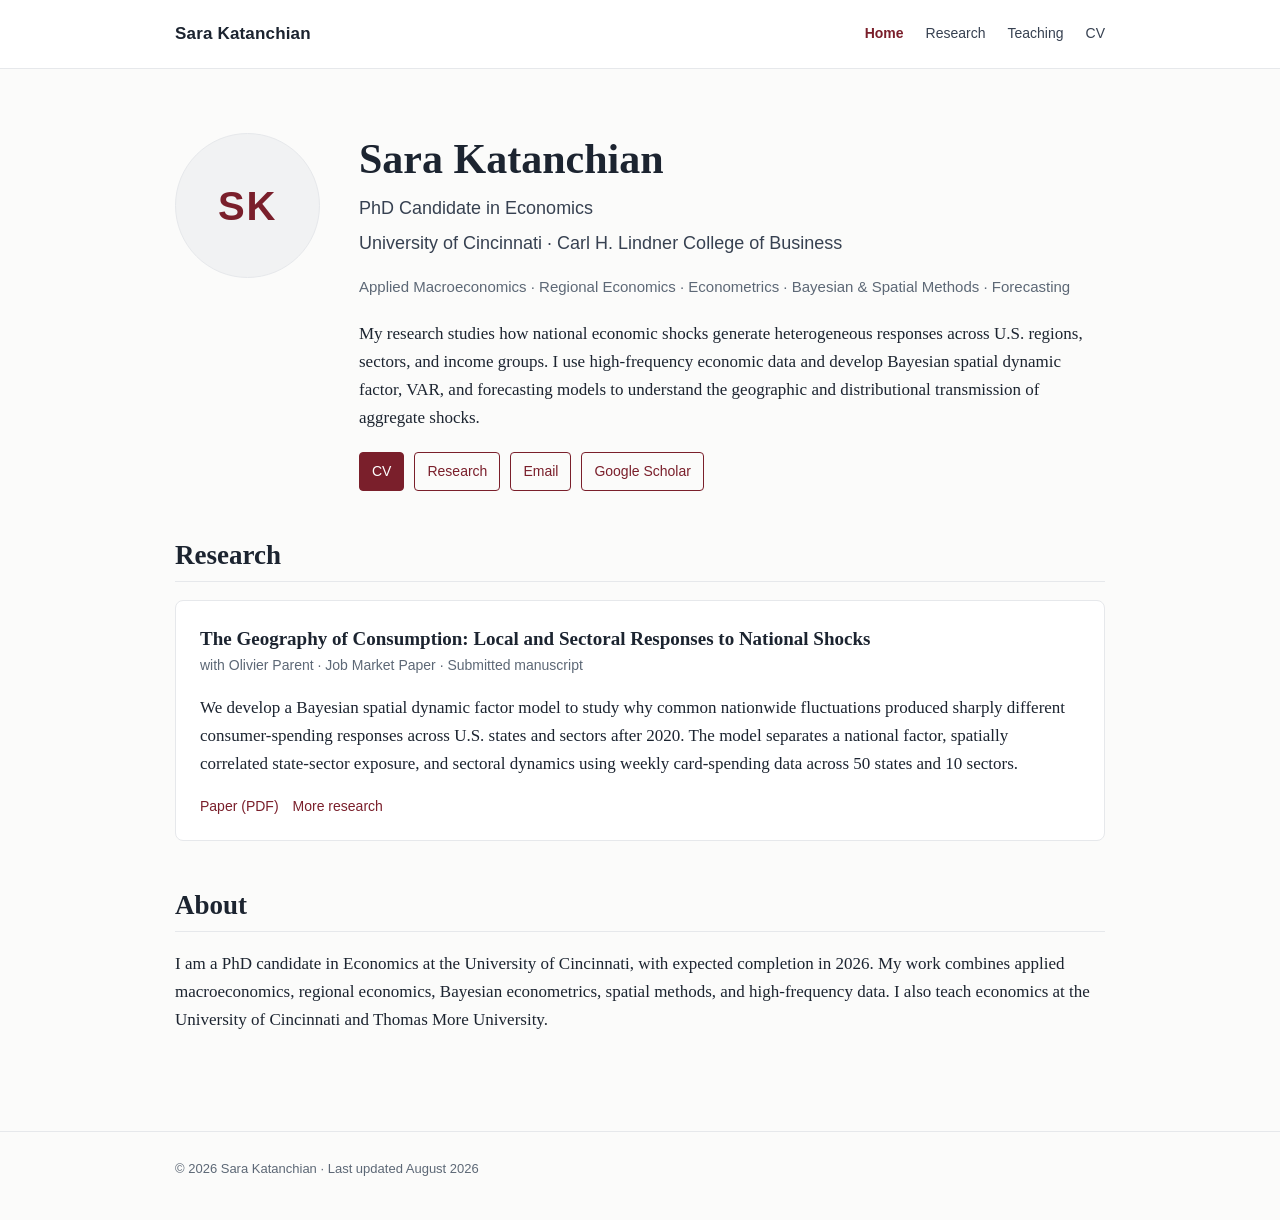
==== index.html @ e6957dc5 "Add files via upload" ====
<!doctype html>
<html lang="en">
<head>
  <meta charset="utf-8">
  <meta name="viewport" content="width=device-width, initial-scale=1">
  <meta name="description" content="Sara Katanchian — PhD Candidate in Economics at the University of Cincinnati. Research in applied macroeconomics, regional economics, econometrics, and Bayesian spatial methods.">
  <title>Sara Katanchian | Economics</title>
  <link rel="stylesheet" href="styles.css">
</head>
<body>
<header>
  <div class="container nav">
    <a class="brand" href="index.html">Sara Katanchian</a>
    <nav aria-label="Primary navigation">
      <a class="active" href="index.html">Home</a>
      <a href="research.html">Research</a>
      <a href="teaching.html">Teaching</a>
      <a href="assets/Sara_Katanchian_CV.pdf" target="_blank">CV</a>
    </nav>
  </div>
</header>
<main>
  <div class="container">
    <section class="hero">
      <div class="avatar" aria-label="Photo placeholder">SK</div>
      <div>
        <h1>Sara Katanchian</h1>
        <p class="subtitle">PhD Candidate in Economics</p>
        <p class="subtitle">University of Cincinnati · Carl H. Lindner College of Business</p>
        <p class="fields">Applied Macroeconomics · Regional Economics · Econometrics · Bayesian &amp; Spatial Methods · Forecasting</p>
        <p>My research studies how national economic shocks generate heterogeneous responses across U.S. regions, sectors, and income groups. I use high-frequency economic data and develop Bayesian spatial dynamic factor, VAR, and forecasting models to understand the geographic and distributional transmission of aggregate shocks.</p>
        <div class="actions">
          <a class="button primary" href="assets/Sara_Katanchian_CV.pdf" target="_blank">CV</a>
          <a class="button" href="research.html">Research</a>
          <a class="button" href="mailto:katancsa@mail.uc.edu">Email</a>
          <a class="button" href="https://scholar.google.com/citations?hl=en&user=mgq-Qo4AAAAJ&view_op=list_works&sortby=title" target="_blank" rel="noopener">Google Scholar</a>
        </div>
      </div>
    </section>

    <h2>Research</h2>
    <div class="card">
      <div class="paper-title">The Geography of Consumption: Local and Sectoral Responses to National Shocks</div>
      <div class="meta">with Olivier Parent · Job Market Paper · Submitted manuscript</div>
      <p>We develop a Bayesian spatial dynamic factor model to study why common nationwide fluctuations produced sharply different consumer-spending responses across U.S. states and sectors after 2020. The model separates a national factor, spatially correlated state-sector exposure, and sectoral dynamics using weekly card-spending data across 50 states and 10 sectors.</p>
      <div class="links"><a href="assets/Sara_Katanchian_Job_Market_Paper.pdf" target="_blank">Paper (PDF)</a><a href="research.html">More research</a></div>
    </div>

    <h2>About</h2>
    <p>I am a PhD candidate in Economics at the University of Cincinnati, with expected completion in 2026. My work combines applied macroeconomics, regional economics, Bayesian econometrics, spatial methods, and high-frequency data. I also teach economics at the University of Cincinnati and Thomas More University.</p>
  </div>
</main>
<footer><div class="container">© 2026 Sara Katanchian · Last updated August 2026</div></footer>
</body>
</html>
---- styles.css ----
:root {
  --bg: #fbfbfa;
  --paper: #ffffff;
  --text: #1c2430;
  --muted: #5d6876;
  --accent: #7a1f2b;
  --line: #e6e8eb;
  --max: 930px;
}
* { box-sizing: border-box; }
html { scroll-behavior: smooth; }
body {
  margin: 0;
  background: var(--bg);
  color: var(--text);
  font-family: Georgia, 'Times New Roman', serif;
  line-height: 1.65;
  font-size: 17px;
}
a { color: var(--accent); text-decoration: none; }
a:hover { text-decoration: underline; }
.container { width: min(var(--max), calc(100% - 40px)); margin: 0 auto; }
header {
  background: var(--paper);
  border-bottom: 1px solid var(--line);
  position: sticky;
  top: 0;
  z-index: 20;
}
.nav {
  min-height: 68px;
  display: flex;
  align-items: center;
  justify-content: space-between;
  gap: 24px;
}
.brand {
  font-family: Arial, Helvetica, sans-serif;
  font-weight: 700;
  color: var(--text);
  letter-spacing: .01em;
}
nav { display: flex; gap: 22px; flex-wrap: wrap; }
nav a {
  font-family: Arial, Helvetica, sans-serif;
  font-size: 14px;
  color: #374151;
}
nav a.active { color: var(--accent); font-weight: 700; }
main { padding: 64px 0 80px; }
.hero {
  display: grid;
  grid-template-columns: 150px 1fr;
  gap: 34px;
  align-items: start;
}
.avatar {
  width: 145px;
  height: 145px;
  border-radius: 50%;
  border: 1px solid var(--line);
  background: #f1f2f3;
  display: grid;
  place-items: center;
  color: var(--accent);
  font-family: Arial, Helvetica, sans-serif;
  font-size: 40px;
  font-weight: 700;
  letter-spacing: .04em;
}
h1, h2, h3 { line-height: 1.25; }
h1 { margin: 0 0 8px; font-size: 42px; font-weight: 600; }
h2 { margin: 48px 0 18px; font-size: 27px; font-weight: 600; border-bottom: 1px solid var(--line); padding-bottom: 8px; }
h3 { margin: 0 0 8px; font-size: 20px; }
.subtitle {
  margin: 0 0 6px;
  color: #374151;
  font-family: Arial, Helvetica, sans-serif;
  font-size: 18px;
}
.fields {
  margin: 16px 0 20px;
  color: var(--muted);
  font-family: Arial, Helvetica, sans-serif;
  font-size: 15px;
}
.actions { display: flex; flex-wrap: wrap; gap: 10px; margin-top: 20px; }
.button {
  display: inline-block;
  border: 1px solid var(--accent);
  border-radius: 4px;
  padding: 7px 12px;
  font-family: Arial, Helvetica, sans-serif;
  font-size: 14px;
}
.button.primary { background: var(--accent); color: white; }
.button:hover { text-decoration: none; opacity: .9; }
.card {
  background: var(--paper);
  border: 1px solid var(--line);
  border-radius: 8px;
  padding: 22px 24px;
  margin: 16px 0;
}
.paper-title { font-weight: 700; font-size: 19px; }
.meta { color: var(--muted); font-family: Arial, Helvetica, sans-serif; font-size: 14px; }
.links { margin-top: 10px; font-family: Arial, Helvetica, sans-serif; font-size: 14px; }
.links a { margin-right: 14px; }
ul.clean { padding-left: 20px; }
.small { color: var(--muted); font-size: 15px; }
footer {
  border-top: 1px solid var(--line);
  padding: 26px 0 40px;
  color: var(--muted);
  font-family: Arial, Helvetica, sans-serif;
  font-size: 13px;
}
@media (max-width: 680px) {
  .nav { align-items: flex-start; flex-direction: column; padding: 16px 0; }
  nav { gap: 14px; }
  main { padding-top: 38px; }
  .hero { grid-template-columns: 1fr; }
  .avatar { width: 112px; height: 112px; font-size: 32px; }
  h1 { font-size: 34px; }
}
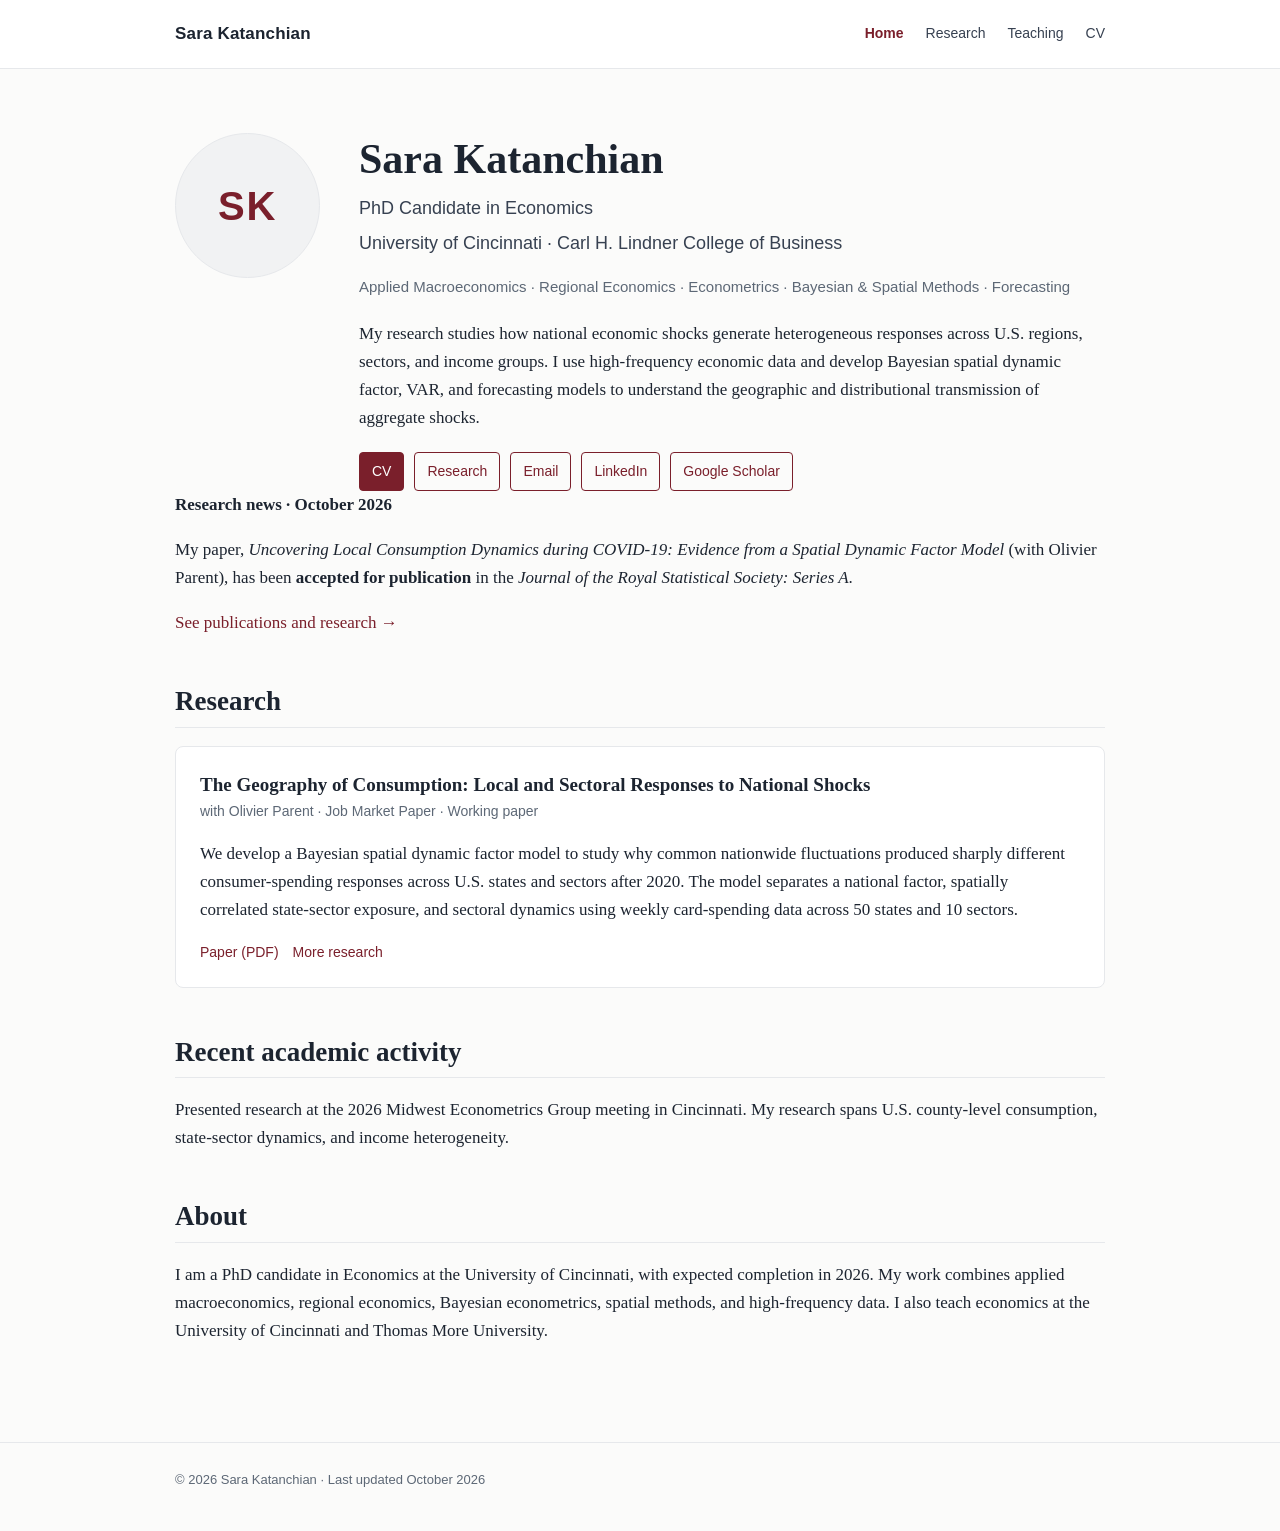
==== commit 8e43a25e: "Refresh academic profile and publication status" ====
--- a/index.html
+++ b/index.html
@@ -15,7 +15,7 @@
       <a class="active" href="index.html">Home</a>
       <a href="research.html">Research</a>
       <a href="teaching.html">Teaching</a>
-      <a href="assets/Sara_Katanchian_CV.pdf" target="_blank">CV</a>
+      <a href="Sara_Katanchian_CV.pdf" target="_blank">CV</a>
     </nav>
   </div>
 </header>
@@ -30,26 +30,32 @@
         <p class="fields">Applied Macroeconomics · Regional Economics · Econometrics · Bayesian &amp; Spatial Methods · Forecasting</p>
         <p>My research studies how national economic shocks generate heterogeneous responses across U.S. regions, sectors, and income groups. I use high-frequency economic data and develop Bayesian spatial dynamic factor, VAR, and forecasting models to understand the geographic and distributional transmission of aggregate shocks.</p>
         <div class="actions">
-          <a class="button primary" href="assets/Sara_Katanchian_CV.pdf" target="_blank">CV</a>
+          <a class="button primary" href="Sara_Katanchian_CV.pdf" target="_blank">CV</a>
           <a class="button" href="research.html">Research</a>
           <a class="button" href="mailto:katancsa@mail.uc.edu">Email</a>
+          <a class="button" href="https://www.linkedin.com/in/sara-katanchian-90a455168/" target="_blank" rel="noopener">LinkedIn</a>
           <a class="button" href="https://scholar.google.com/citations?hl=en&user=mgq-Qo4AAAAJ&view_op=list_works&sortby=title" target="_blank" rel="noopener">Google Scholar</a>
         </div>
       </div>
     </section>
 
+    <section class="highlight"><strong>Research news · October 2026</strong><p>My paper, <em>Uncovering Local Consumption Dynamics during COVID-19: Evidence from a Spatial Dynamic Factor Model</em> (with Olivier Parent), has been <strong>accepted for publication</strong> in the <em>Journal of the Royal Statistical Society: Series A</em>.</p><a href="research.html">See publications and research →</a></section>
+
     <h2>Research</h2>
     <div class="card">
       <div class="paper-title">The Geography of Consumption: Local and Sectoral Responses to National Shocks</div>
-      <div class="meta">with Olivier Parent · Job Market Paper · Submitted manuscript</div>
+      <div class="meta">with Olivier Parent · Job Market Paper · Working paper</div>
       <p>We develop a Bayesian spatial dynamic factor model to study why common nationwide fluctuations produced sharply different consumer-spending responses across U.S. states and sectors after 2020. The model separates a national factor, spatially correlated state-sector exposure, and sectoral dynamics using weekly card-spending data across 50 states and 10 sectors.</p>
-      <div class="links"><a href="assets/Sara_Katanchian_Job_Market_Paper.pdf" target="_blank">Paper (PDF)</a><a href="research.html">More research</a></div>
+      <div class="links"><a href="Sara_Katanchian_Job_Market_Paper.pdf" target="_blank">Paper (PDF)</a><a href="research.html">More research</a></div>
     </div>
+
+    <h2>Recent academic activity</h2>
+    <p>Presented research at the 2026 Midwest Econometrics Group meeting in Cincinnati. My research spans U.S. county-level consumption, state-sector dynamics, and income heterogeneity.</p>
 
     <h2>About</h2>
     <p>I am a PhD candidate in Economics at the University of Cincinnati, with expected completion in 2026. My work combines applied macroeconomics, regional economics, Bayesian econometrics, spatial methods, and high-frequency data. I also teach economics at the University of Cincinnati and Thomas More University.</p>
   </div>
 </main>
-<footer><div class="container">© 2026 Sara Katanchian · Last updated August 2026</div></footer>
+<footer><div class="container">© 2026 Sara Katanchian · Last updated October 2026</div></footer>
 </body>
 </html>
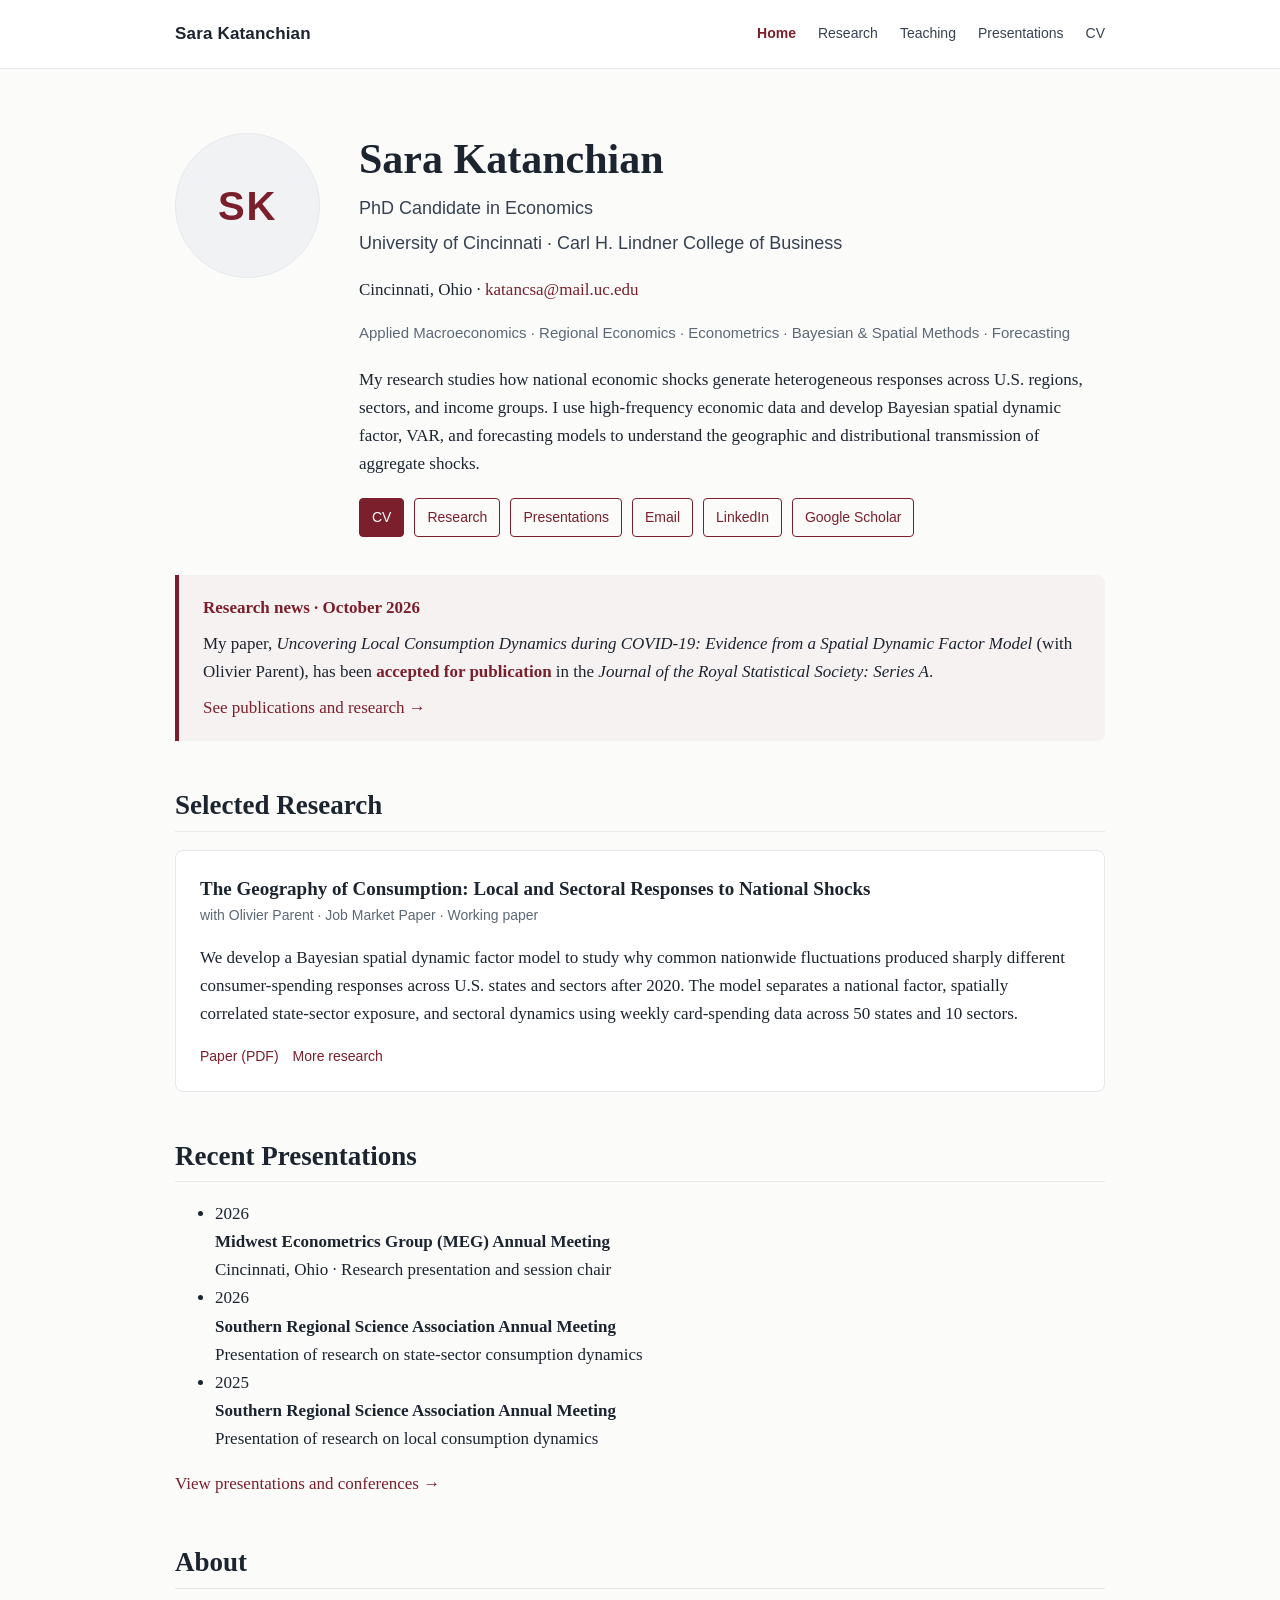
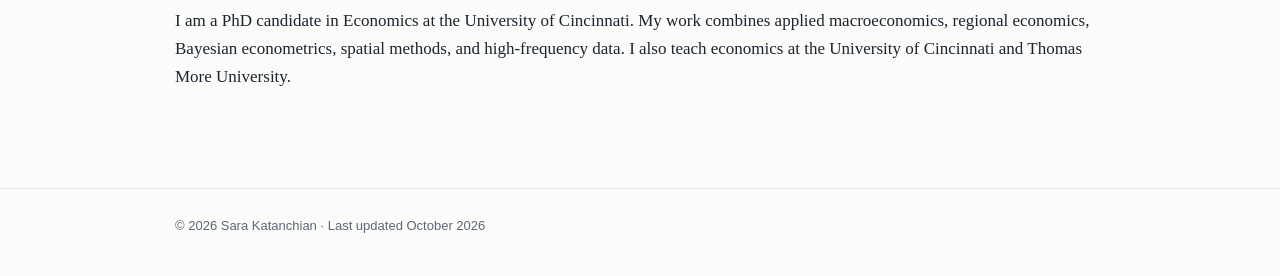
==== commit 1642ce99: "Improve academic layout, publications, and navigation" ====
--- a/index.html
+++ b/index.html
@@ -15,23 +15,26 @@
       <a class="active" href="index.html">Home</a>
       <a href="research.html">Research</a>
       <a href="teaching.html">Teaching</a>
+      <a href="presentations.html">Presentations</a>
       <a href="Sara_Katanchian_CV.pdf" target="_blank">CV</a>
     </nav>
   </div>
 </header>
 <main>
   <div class="container">
-    <section class="hero">
-      <div class="avatar" aria-label="Photo placeholder">SK</div>
+    <section class="hero" aria-labelledby="home-name">
+      <div class="avatar" role="img" aria-label="Profile photo not yet provided">SK</div>
       <div>
-        <h1>Sara Katanchian</h1>
+        <h1 id="home-name">Sara Katanchian</h1>
         <p class="subtitle">PhD Candidate in Economics</p>
         <p class="subtitle">University of Cincinnati · Carl H. Lindner College of Business</p>
+        <p class="profile-meta">Cincinnati, Ohio · <a href="mailto:katancsa@mail.uc.edu">katancsa@mail.uc.edu</a></p>
         <p class="fields">Applied Macroeconomics · Regional Economics · Econometrics · Bayesian &amp; Spatial Methods · Forecasting</p>
         <p>My research studies how national economic shocks generate heterogeneous responses across U.S. regions, sectors, and income groups. I use high-frequency economic data and develop Bayesian spatial dynamic factor, VAR, and forecasting models to understand the geographic and distributional transmission of aggregate shocks.</p>
         <div class="actions">
           <a class="button primary" href="Sara_Katanchian_CV.pdf" target="_blank">CV</a>
           <a class="button" href="research.html">Research</a>
+          <a class="button" href="presentations.html">Presentations</a>
           <a class="button" href="mailto:katancsa@mail.uc.edu">Email</a>
           <a class="button" href="https://www.linkedin.com/in/sara-katanchian-90a455168/" target="_blank" rel="noopener">LinkedIn</a>
           <a class="button" href="https://scholar.google.com/citations?hl=en&user=mgq-Qo4AAAAJ&view_op=list_works&sortby=title" target="_blank" rel="noopener">Google Scholar</a>
@@ -41,7 +44,7 @@
 
     <section class="highlight"><strong>Research news · October 2026</strong><p>My paper, <em>Uncovering Local Consumption Dynamics during COVID-19: Evidence from a Spatial Dynamic Factor Model</em> (with Olivier Parent), has been <strong>accepted for publication</strong> in the <em>Journal of the Royal Statistical Society: Series A</em>.</p><a href="research.html">See publications and research →</a></section>
 
-    <h2>Research</h2>
+    <h2>Selected Research</h2>
     <div class="card">
       <div class="paper-title">The Geography of Consumption: Local and Sectoral Responses to National Shocks</div>
       <div class="meta">with Olivier Parent · Job Market Paper · Working paper</div>
@@ -49,11 +52,12 @@
       <div class="links"><a href="Sara_Katanchian_Job_Market_Paper.pdf" target="_blank">Paper (PDF)</a><a href="research.html">More research</a></div>
     </div>
 
-    <h2>Recent academic activity</h2>
-    <p>Presented research at the 2026 Midwest Econometrics Group meeting in Cincinnati. My research spans U.S. county-level consumption, state-sector dynamics, and income heterogeneity.</p>
+    <h2>Recent Presentations</h2>
+    <ul class="timeline"><li><span class="year">2026</span><div><strong>Midwest Econometrics Group (MEG) Annual Meeting</strong><br>Cincinnati, Ohio · Research presentation and session chair</div></li><li><span class="year">2026</span><div><strong>Southern Regional Science Association Annual Meeting</strong><br>Presentation of research on state-sector consumption dynamics</div></li><li><span class="year">2025</span><div><strong>Southern Regional Science Association Annual Meeting</strong><br>Presentation of research on local consumption dynamics</div></li></ul>
+    <p><a href="presentations.html">View presentations and conferences →</a></p>
 
     <h2>About</h2>
-    <p>I am a PhD candidate in Economics at the University of Cincinnati, with expected completion in 2026. My work combines applied macroeconomics, regional economics, Bayesian econometrics, spatial methods, and high-frequency data. I also teach economics at the University of Cincinnati and Thomas More University.</p>
+    <p>I am a PhD candidate in Economics at the University of Cincinnati. My work combines applied macroeconomics, regional economics, Bayesian econometrics, spatial methods, and high-frequency data. I also teach economics at the University of Cincinnati and Thomas More University.</p>
   </div>
 </main>
 <footer><div class="container">© 2026 Sara Katanchian · Last updated October 2026</div></footer>
--- a/styles.css
+++ b/styles.css
@@ -123,3 +123,9 @@
   .avatar { width: 112px; height: 112px; font-size: 32px; }
   h1 { font-size: 34px; }
 }
+
+/* Academic news and publication highlights */
+.highlight { margin: 38px 0 12px; border-left: 4px solid var(--accent); background: #f7f2f2; padding: 19px 24px; border-radius: 0 8px 8px 0; }
+.highlight strong { color: var(--accent); }
+.highlight p { margin: 8px 0; }
+a:focus-visible { outline: 3px solid var(--accent); outline-offset: 3px; }
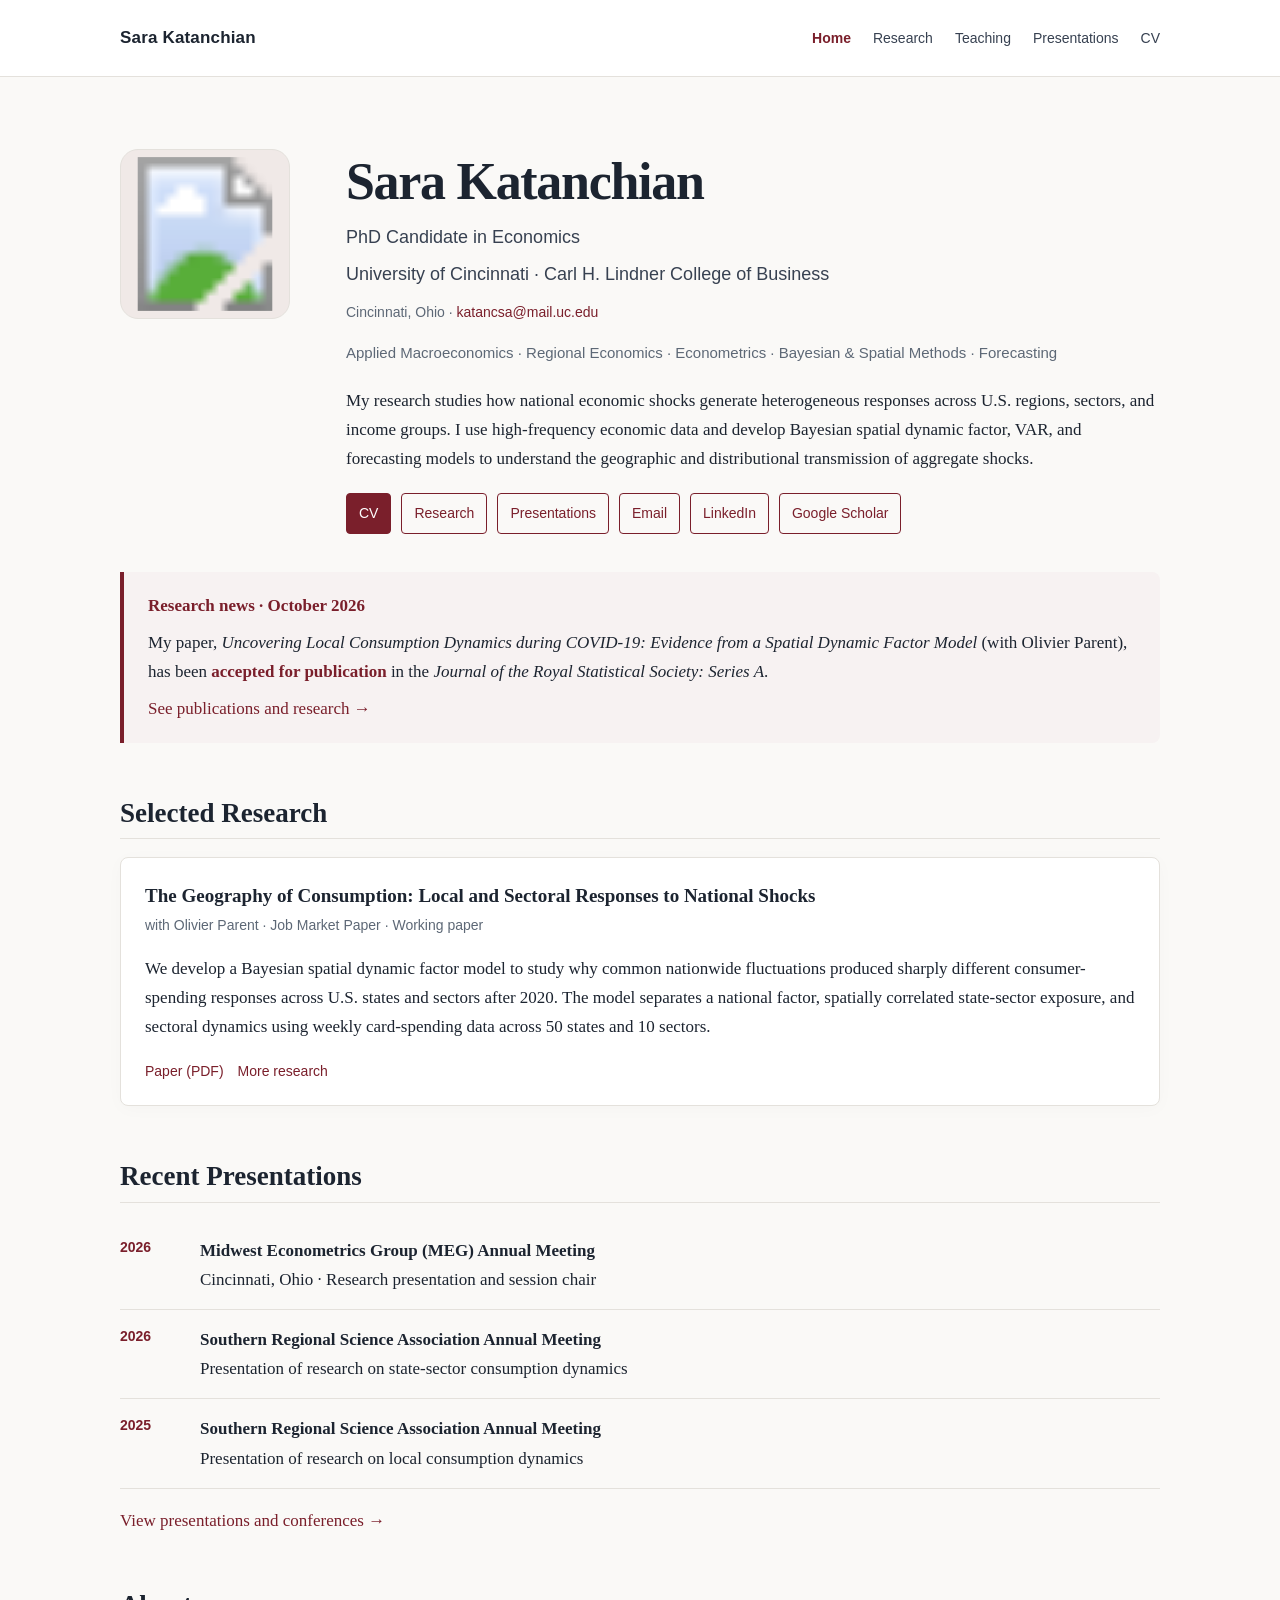
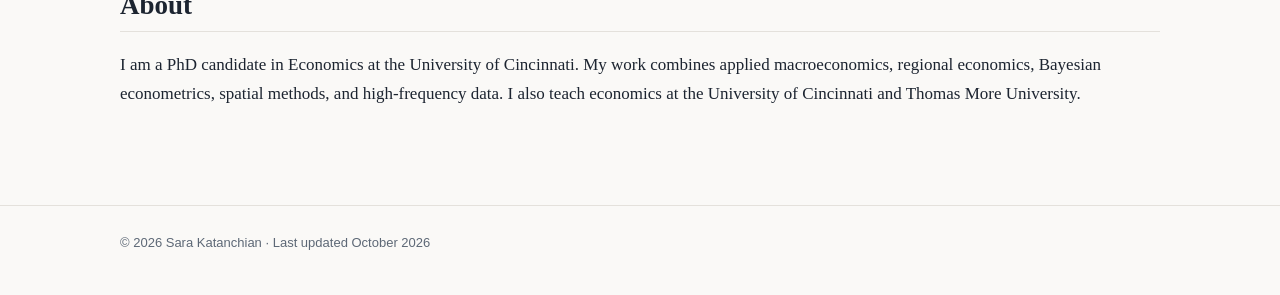
==== commit d55f6bfd: "Show professional headshot on homepage" ====
--- a/index.html
+++ b/index.html
@@ -23,7 +23,7 @@
 <main>
   <div class="container">
     <section class="hero" aria-labelledby="home-name">
-      <div class="avatar" role="img" aria-label="Profile photo not yet provided">SK</div>
+      <img class="avatar profile-photo" src="assets/sara-headshot.svg" alt="Portrait of Sara Katanchian" width="185" height="231">
       <div>
         <h1 id="home-name">Sara Katanchian</h1>
         <p class="subtitle">PhD Candidate in Economics</p>
--- a/styles.css
+++ b/styles.css
@@ -129,3 +129,21 @@
 .highlight strong { color: var(--accent); }
 .highlight p { margin: 8px 0; }
 a:focus-visible { outline: 3px solid var(--accent); outline-offset: 3px; }
+
+/* 2026 academic profile redesign */
+:root { --max: 1040px; --bg: #faf9f7; --line: #e4e1dc; }
+body { line-height: 1.72; }
+.nav { min-height: 76px; }
+nav a { transition: color .15s ease; }
+main { padding-top: 72px; }
+.hero { grid-template-columns: 180px minmax(0, 1fr); gap: 46px; }
+.avatar { width: 170px; height: 170px; border-radius: 18px; background: #f0e9e7; font-size: 48px; }
+.profile-meta { color: var(--muted); font-family: Arial,Helvetica,sans-serif; font-size: 14px; margin: 10px 0 0; }
+.hero h1 { font-size: clamp(36px,4.5vw,52px); letter-spacing: -.025em; }
+h2 { margin-top: 54px; }
+.card { box-shadow: 0 3px 18px rgba(24,28,35,.025); }
+.timeline { list-style: none; margin: 0; padding: 0; }
+.timeline li { display: grid; grid-template-columns: 64px 1fr; gap: 16px; border-bottom: 1px solid var(--line); padding: 15px 0; }
+.timeline .year { font: 700 14px Arial,Helvetica,sans-serif; color: var(--accent); padding-top: 3px; }
+.timeline strong { font-weight: 600; }
+@media (max-width: 680px) { .hero { grid-template-columns: 1fr; gap: 18px; } .avatar { width: 118px; height: 118px; border-radius: 14px; } .nav { gap: 8px; } }
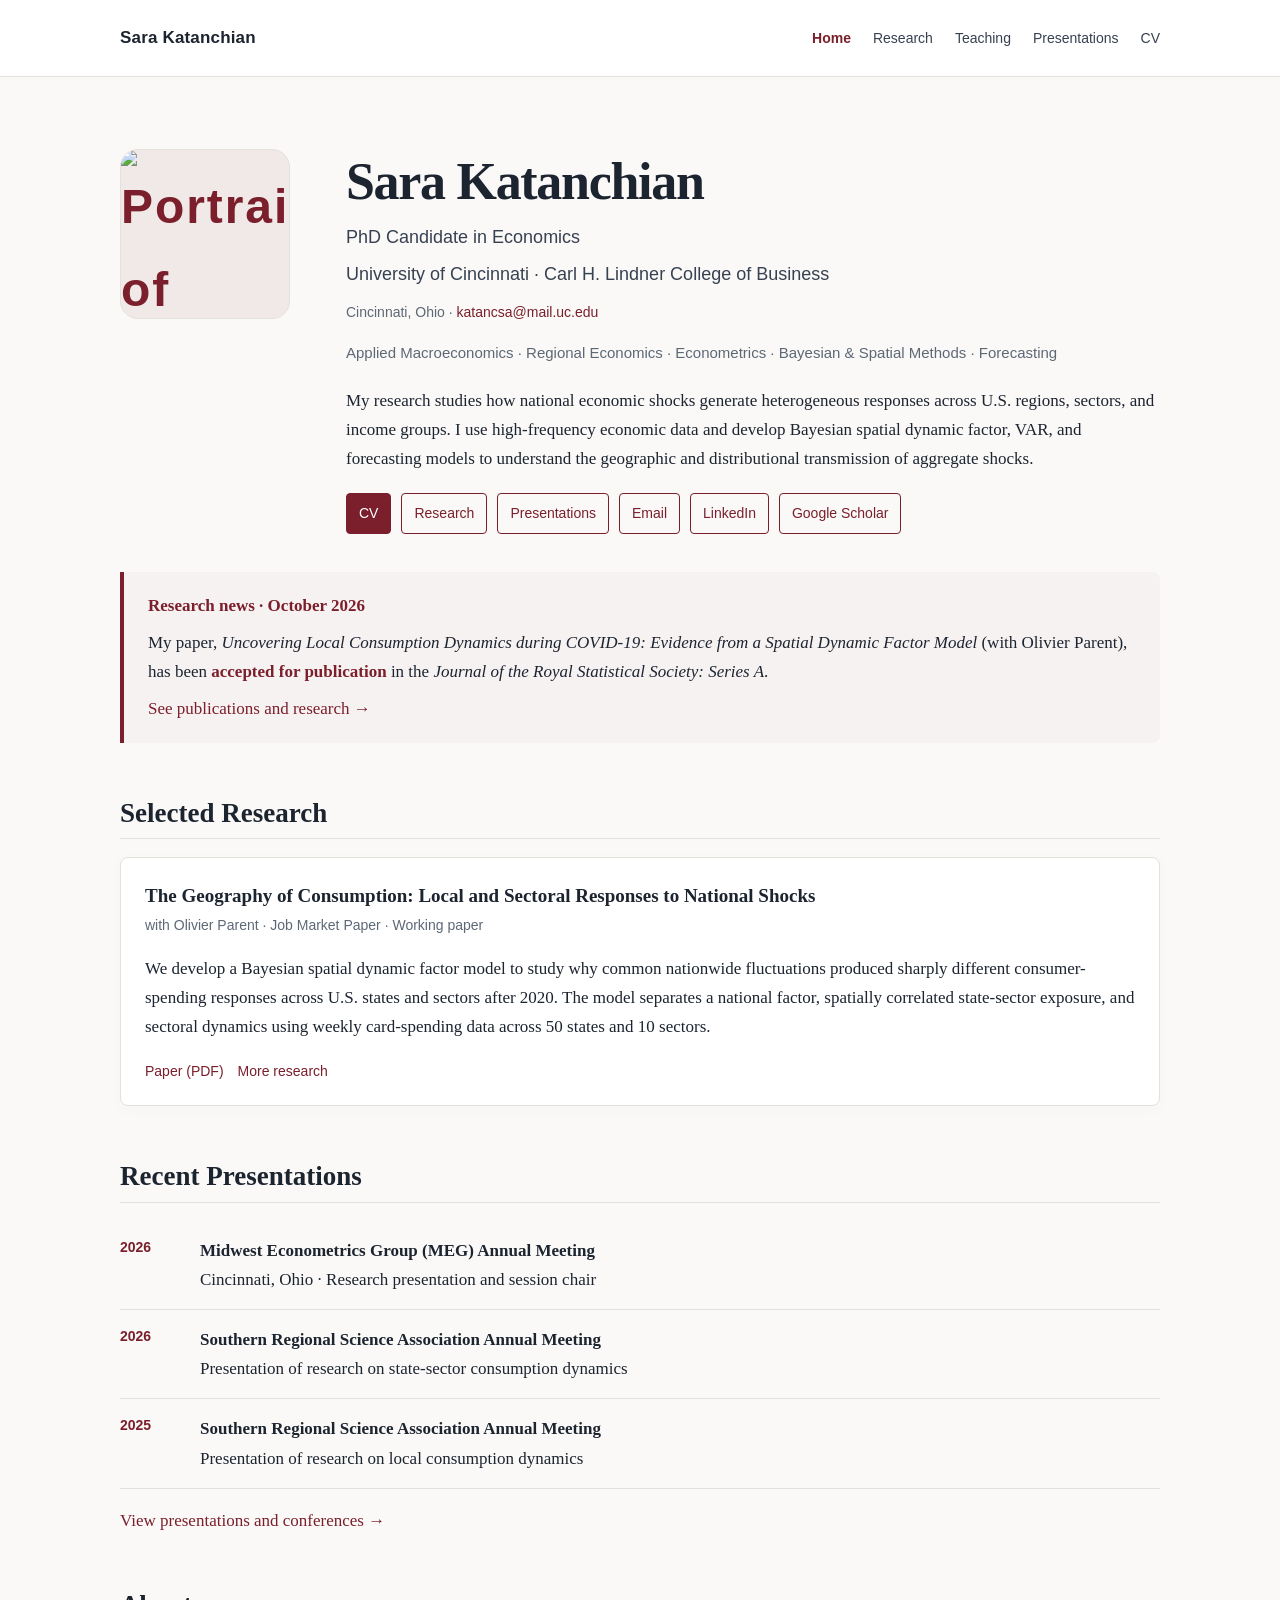
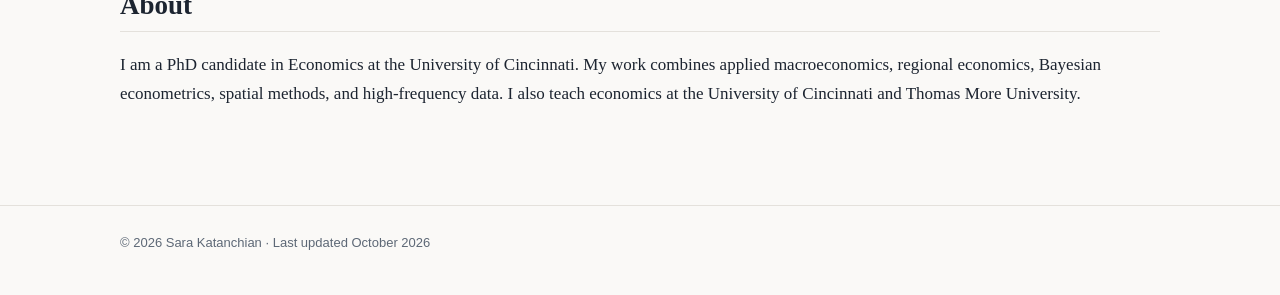
==== commit 31cacde6: "Fix homepage portrait by embedding JPEG directly" ====
--- a/index.html
+++ b/index.html
@@ -23,7 +23,7 @@
 <main>
   <div class="container">
     <section class="hero" aria-labelledby="home-name">
-      <img class="avatar profile-photo" src="assets/sara-headshot.svg" alt="Portrait of Sara Katanchian" width="185" height="231">
+      <img class="avatar profile-photo" src="[data-uri]" alt="Portrait of Sara Katanchian" width="185" height="231">
       <div>
         <h1 id="home-name">Sara Katanchian</h1>
         <p class="subtitle">PhD Candidate in Economics</p>
--- a/styles.css
+++ b/styles.css
@@ -147,3 +147,5 @@
 .timeline .year { font: 700 14px Arial,Helvetica,sans-serif; color: var(--accent); padding-top: 3px; }
 .timeline strong { font-weight: 600; }
 @media (max-width: 680px) { .hero { grid-template-columns: 1fr; gap: 18px; } .avatar { width: 118px; height: 118px; border-radius: 14px; } .nav { gap: 8px; } }
+
+.profile-photo { display: block; object-fit: cover; object-position: center 30%; border: 1px solid var(--line); }
